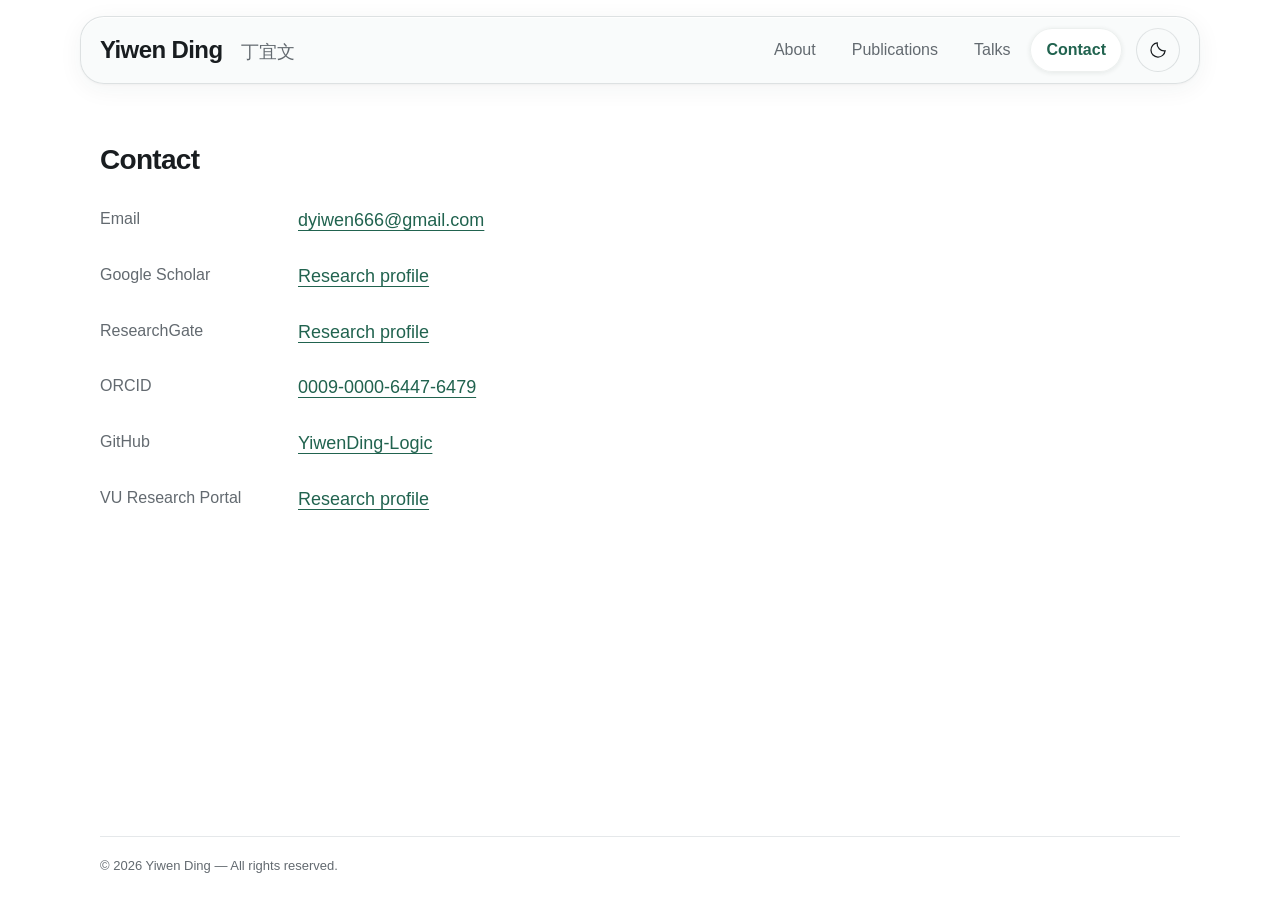
==== contact.html @ ce1d60d4 "update" ====
<!DOCTYPE html>
<html lang="en">
<head>
  <meta charset="UTF-8">
  <meta name="viewport" content="width=device-width, initial-scale=1.0">
  <meta name="description" content="Contact Yiwen Ding and find academic research profiles.">
  <meta name="color-scheme" content="light dark">
  <title>Contact | Yiwen Ding</title>
  <link rel="stylesheet" href="style.css?v=20261102-glass-1">
</head>
<body class="light" data-page="contact">
  <a class="skip-link" href="#main-content">Skip to content</a>
  <header class="site-header">
    <div class="container header-content">
      <a class="site-name" href="index.html">Yiwen Ding <span lang="zh">丁宜文</span></a>
      <div class="nav-right">
        <nav aria-label="Main navigation">
          <a href="index.html">About</a>
          <a href="publications.html">Publications</a>
          <a href="talks.html">Talks</a>
          <a href="contact.html" aria-current="page">Contact</a>
        </nav>
        <button id="theme-toggle" type="button" aria-label="Switch to dark theme" title="Switch to dark theme" hidden>
          <svg class="icon-moon" viewBox="0 0 24 24" width="20" height="20" fill="none" stroke="currentColor" stroke-width="1.5" aria-hidden="true"><path d="M20.5 13A8.5 8.5 0 0 1 11 3.5 8.5 8.5 0 1 0 20.5 13Z"/></svg>
          <svg class="icon-sun" viewBox="0 0 24 24" width="20" height="20" fill="none" stroke="currentColor" stroke-width="1.5" aria-hidden="true"><circle cx="12" cy="12" r="4"/><path d="M12 2v2m0 16v2M2 12h2m16 0h2M5 5l1.5 1.5m11 11L19 19M5 19l1.5-1.5m11-11L19 5"/></svg>
        </button>
      </div>
    </div>
  </header>
  <main id="main-content" tabindex="-1">
  <section id="contact" class="section">
    <div class="container">
      <h1>Contact</h1>
      <dl class="contact-list">
      <div class="contact-row"><dt>Email</dt><dd><a href="mailto:dyiwen666@gmail.com">dyiwen666@gmail.com</a></dd></div>
      <div class="contact-row"><dt>Google Scholar</dt><dd><a href="https://scholar.google.com/citations?user=UDOWR0MAAAAJ&amp;hl=en">Research profile</a></dd></div>
      <div class="contact-row"><dt>ResearchGate</dt><dd><a href="https://www.researchgate.net/profile/Yiwen-Ding-14" target="_blank" rel="noopener noreferrer">Research profile</a></dd></div>
      <div class="contact-row"><dt>ORCID</dt><dd><a href="https://orcid.org/0009-0000-6447-6479" target="_blank" rel="noopener noreferrer">0009-0000-6447-6479</a></dd></div>
      <div class="contact-row"><dt>GitHub</dt><dd><a href="https://github.com/YiwenDing-Logic" target="_blank" rel="noopener noreferrer">YiwenDing-Logic</a></dd></div>
      <div class="contact-row"><dt>VU Research Portal</dt><dd><a href="https://research.vu.nl/en/persons/yiwen-ding/" target="_blank" rel="noopener noreferrer">Research profile</a></dd></div>
      </dl>
    </div>
  </section>
  </main>
  <footer>
    <div class="container">
      <p>&copy; <span data-current-year>2026</span> Yiwen Ding — All rights reserved.</p>
    </div>
  </footer>
  <script src="script.js?v=20261102-glass-1"></script>
</body>
</html>
---- style.css ----
/* Shared academic layout; glass is reserved for navigation and controls. */
body.light {
  color-scheme: light;
  --bg: #ffffff;
  --text: #303437;
  --title: #191d20;
  --muted: #636a70;
  --link: #21634f;
  --link-hover: #134b3a;
  --border: #e5e8ea;
  --surface: #f3f5f5;
  --glass-solid: #f5f7f7;
  --glass-fill: rgba(248, 250, 250, .82);
  --glass-edge: rgba(117, 131, 138, .22);
  --glass-highlight: rgba(255, 255, 255, .95);
  --glass-shadow: 0 5px 24px rgba(33, 46, 52, .055), 0 1px 3px rgba(33, 46, 52, .04);
  --active: rgba(255, 255, 255, .88);
  --active-shadow: 0 1px 5px rgba(25, 43, 34, .09), inset 0 0 0 1px rgba(30, 66, 50, .08);
}

body.dark {
  color-scheme: dark;
  --bg: #171a1c;
  --text: #dce0e2;
  --title: #f1f3f4;
  --muted: #a9b0b5;
  --link: #9bd4bb;
  --link-hover: #c3ead8;
  --border: #343a3f;
  --surface: #272d31;
  --glass-solid: #272d31;
  --glass-fill: rgba(36, 42, 46, .86);
  --glass-edge: rgba(203, 216, 224, .16);
  --glass-highlight: rgba(255, 255, 255, .13);
  --glass-shadow: 0 5px 24px rgba(0, 0, 0, .18), 0 1px 3px rgba(0, 0, 0, .12);
  --active: rgba(255, 255, 255, .08);
  --active-shadow: 0 1px 4px rgba(0, 0, 0, .1), inset 0 0 0 1px rgba(255, 255, 255, .08);
}

* { box-sizing: border-box; }
[hidden] { display: none !important; }
html { scroll-padding-top: 124px; }
body {
  margin: 0;
  min-height: 100vh;
  min-height: 100svh;
  display: flex;
  flex-direction: column;
  font-family: -apple-system, BlinkMacSystemFont, "Helvetica Neue", Arial, "PingFang SC", sans-serif;
  font-size: 18px;
  line-height: 1.65;
  background: var(--bg);
  color: var(--text);
  -webkit-font-smoothing: antialiased;
}
main { flex: 1; }
a { color: var(--link); text-underline-offset: 4px; text-decoration-thickness: 1px; }
a:hover { color: var(--link-hover); }
button { font: inherit; }
button, a { -webkit-tap-highlight-color: transparent; }
:focus-visible { outline: 2px solid var(--link); outline-offset: 4px; }
.container { width: calc(100% - 80px); max-width: 1080px; margin-inline: auto; }
.skip-link {
  position: fixed;
  top: 8px;
  left: 16px;
  z-index: 30;
  padding: 8px 16px;
  background: var(--bg);
  transform: translateY(-160%);
}
.skip-link:focus { transform: none; }

/* A single frosted navigation surface, with a subtle polished edge. */
.site-header { position: sticky; top: 0; z-index: 20; padding: 28px 0; }
.header-content, .nav-right, nav { display: flex; align-items: center; }
.header-content { position: relative; isolation: isolate; min-height: 44px; justify-content: space-between; gap: 24px; }
.header-content::before {
  content: "";
  position: absolute;
  z-index: -1;
  inset: -12px -20px;
  border: 1px solid var(--glass-edge);
  border-radius: 24px;
  background: var(--glass-solid);
  box-shadow: inset 0 1px 0 var(--glass-highlight), var(--glass-shadow);
  pointer-events: none;
}
.site-name { color: var(--title); font-size: 24px; font-weight: 600; text-decoration: none; line-height: 1.4; letter-spacing: -.025em; }
.site-name:hover { color: var(--title); }
.site-name span { display: inline-block; margin-left: 12px; color: var(--muted); font-size: 18px; font-weight: 400; letter-spacing: 0; }
.nav-right { gap: 14px; }
nav { gap: 4px; }
nav a {
  display: inline-flex;
  align-items: center;
  justify-content: center;
  min-height: 44px;
  padding: 8px 16px;
  border-radius: 999px;
  color: var(--muted);
  font-size: 16px;
  font-weight: 500;
  text-decoration: none;
  transition: color .16s ease, background-color .16s ease, box-shadow .16s ease;
}
nav a:hover { color: var(--title); background: var(--active); }
nav a[aria-current="page"] { color: var(--link); background: var(--active); box-shadow: var(--active-shadow); font-weight: 600; }
#theme-toggle, .photo-arrow {
  display: inline-flex;
  align-items: center;
  justify-content: center;
  flex-shrink: 0;
  width: 44px;
  height: 44px;
  padding: 0;
  border: 0;
  border-radius: 50%;
  background: transparent;
  color: var(--title);
  cursor: pointer;
  transition: background-color .16s ease, transform .16s ease;
}
#theme-toggle { box-shadow: inset 0 0 0 1px var(--glass-edge), inset 0 1px 0 var(--glass-highlight); }
#theme-toggle:hover, .photo-arrow:hover { background: var(--active); }
#theme-toggle:active, .photo-arrow:active { transform: scale(.95); }
body.light .icon-sun, body.dark .icon-moon { display: none; }

/* Content stays on an opaque background for long-form reading. */
.section { padding: 42px 0 72px; }
h1 { margin: 0 0 28px; font-size: 28px; line-height: 1.3; font-weight: 600; letter-spacing: -.025em; color: var(--title); }
h2 { margin: 36px 0 18px; font-size: 20px; line-height: 1.4; font-weight: 600; letter-spacing: -.01em; color: var(--title); }
p { margin: 0 0 18px; }
.about-grid { display: grid; grid-template-columns: minmax(0, 1fr) 350px; gap: 60px; align-items: start; }
.research-interests { padding-left: 23px; margin: 0 0 30px; }
.research-interests li { padding-left: 4px; }
.research-interests li::marker { color: var(--muted); }

/* Fixed square frames keep mixed portrait/landscape photos from shifting the layout. */
.photo-gallery { margin: 64px 0 0; min-width: 0; }
.photo-stage { position: relative; }
.photo-frame { position: relative; aspect-ratio: 1; overflow: hidden; border-radius: 4px; background: var(--surface); touch-action: pan-y pinch-zoom; }
.profile-img { position: absolute; inset: 0; display: block; width: 100%; height: 100%; object-fit: cover; }
.photo-caption { margin-top: 12px; text-align: center; font-size: 15px; color: var(--muted); }
.photo-controls {
  position: absolute;
  bottom: 14px;
  left: 50%;
  transform: translateX(-50%);
  display: flex;
  align-items: center;
  justify-content: center;
  gap: 10px;
  max-width: calc(100% - 24px);
  padding: 3px 5px;
  border: 1px solid var(--glass-edge);
  border-radius: 999px;
  background: var(--glass-solid);
  box-shadow: inset 0 1px 0 var(--glass-highlight), var(--glass-shadow);
}
.photo-count { min-width: 5ch; text-align: center; font-size: 14px; line-height: 1.3; font-weight: 500; font-variant-numeric: tabular-nums; color: var(--title); }

.list { list-style: none; padding: 0; margin: 0; }
.list li { padding: 0 0 24px; }
.education-list li { display: grid; grid-template-columns: 146px minmax(0, 1fr); gap: 18px; padding: 0 0 20px; }
.education-date { padding-top: 2px; font-size: 14px; line-height: 1.7; color: var(--muted); font-variant-numeric: tabular-nums; }
.education-list strong { display: block; margin-bottom: 3px; font-size: 17px; font-weight: 600; color: var(--title); }
.education-list div > span { display: block; font-size: 16px; line-height: 1.6; }
.education-list .education-detail { margin-top: 4px; color: var(--muted); }
.cv-btn { display: inline-flex; align-items: center; min-height: 44px; margin-top: 4px; padding: 8px 0; font-size: 16px; font-weight: 500; }
.cv-btn::after { content: "↓"; display: inline-block; margin-left: 10px; text-decoration: none; }

#publications .list, #talk-list { max-width: 900px; }
#publications h2 { margin: 34px 0 22px; padding-top: 22px; border-top: 1px solid var(--border); font-size: 17px; }
#publications h1 + h2 { padding-top: 0; border-top: 0; }
#publications .list li { padding-bottom: 27px; }
#publications .list li:last-child { padding-bottom: 0; }
#publications .list strong { display: block; margin-bottom: 5px; font-size: 19px; font-weight: 600; line-height: 1.5; }
#publications .list strong a { color: var(--title); text-decoration: none; }
#publications .list strong a:hover { color: var(--link); text-decoration: underline; }
.publication-authors { margin: 0 0 3px; font-size: 17px; }
.publication-venue { margin: 0; font-size: 16px; color: var(--muted); }
.publication-venue em { font-style: normal; }
#talk-list li { padding: 0 0 22px; }
.contact-list { margin: 0; max-width: 720px; }
.contact-row { display: grid; grid-template-columns: 174px minmax(0, 1fr); gap: 24px; padding: 13px 0; }
.contact-row:first-child { padding-top: 0; }
.contact-row dt { font-size: 16px; color: var(--muted); }
.contact-row dd { margin: 0; overflow-wrap: anywhere; }
footer { padding: 24px 0; color: var(--muted); font-size: 13px; }
footer .container { padding-top: 18px; border-top: 1px solid var(--border); }
footer p { margin: 0; }

/* Solid surfaces are the default on browsers without backdrop filtering. */
@supports ((backdrop-filter: blur(1px)) or (-webkit-backdrop-filter: blur(1px))) {
  .header-content::before, .photo-controls {
    background: var(--glass-fill);
    -webkit-backdrop-filter: blur(22px) saturate(1.35);
    backdrop-filter: blur(22px) saturate(1.35);
  }
}
@media (max-width: 960px) {
  .site-name { font-size: 22px; }
  .site-name span { font-size: 16px; margin-left: 8px; }
  .header-content { gap: 16px; }
  .nav-right { gap: 8px; }
  nav a { padding-inline: 12px; }
  .about-grid { grid-template-columns: minmax(0, 1fr) 280px; gap: 32px; }
  .education-list li { grid-template-columns: 1fr; gap: 4px; }
}
@media (max-width: 760px) {
  html { scroll-padding-top: 160px; }
  .container { width: calc(100% - 48px); }
  .site-header { padding: 24px 0; }
  .header-content { flex-wrap: wrap; gap: 12px; }
  .header-content::before { inset: -12px; border-radius: 20px; }
  .site-name { font-size: 23px; }
  .nav-right { width: 100%; justify-content: space-between; gap: 8px; }
  nav { flex: 1; justify-content: space-between; gap: 0; }
  nav a { padding-inline: 12px; font-size: 15px; }
  .section { padding: 30px 0 48px; }
  .about-grid { grid-template-columns: 1fr; gap: 32px; }
  .photo-gallery { width: 100%; max-width: 350px; margin: 0 auto; }
  .education-list li { grid-template-columns: 146px minmax(0, 1fr); gap: 18px; }
}
@media (max-width: 480px) {
  .container { width: calc(100% - 40px); }
  nav a { padding-inline: 8px; font-size: 14px; }
  .education-list li { grid-template-columns: 1fr; gap: 4px; }
  .contact-row { grid-template-columns: 1fr; gap: 3px; padding-block: 12px; }
}
@media (max-width: 360px) {
  .container { width: calc(100% - 32px); }
  nav a { padding-inline: 6px; font-size: 13px; }
  .nav-right { gap: 4px; }
}
@media (prefers-reduced-motion: reduce) {
  *, *::before, *::after { transition: none !important; }
  #theme-toggle:active, .photo-arrow:active { transform: none; }
}
@media (prefers-reduced-transparency: reduce), (prefers-contrast: more) {
  .header-content::before, .photo-controls {
    background: var(--glass-solid);
    -webkit-backdrop-filter: none;
    backdrop-filter: none;
    border-color: var(--muted);
    box-shadow: none;
  }
  nav a[aria-current="page"] { text-decoration: underline; }
}
@media (forced-colors: active) {
  .header-content::before, .photo-controls { background: Canvas; border: 1px solid CanvasText; box-shadow: none; backdrop-filter: none; -webkit-backdrop-filter: none; }
  nav a[aria-current="page"] { text-decoration: underline; }
}
@media print {
  .site-header { position: static; padding: 0 0 24px; }
  .header-content::before, .nav-right, .photo-controls, .skip-link { display: none !important; }
  body { --title: #000; --text: #000; --muted: #444; --link: #000; --border: #ddd; color-scheme: light; background: white !important; color: black !important; }
  .container { width: 100%; }
  .section { padding-top: 0; }
  .list li { break-inside: avoid; }
}
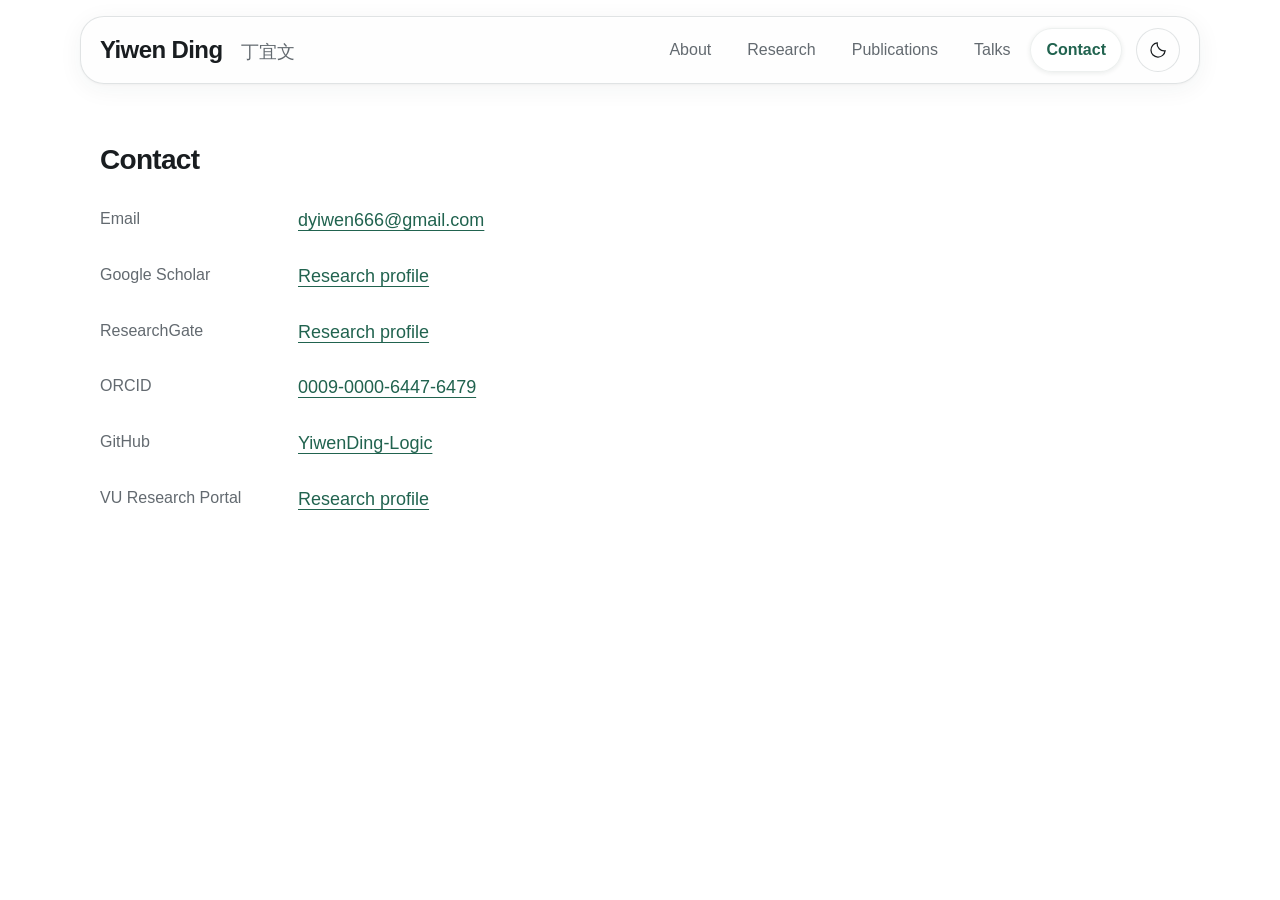
==== commit a90cb3b6: "update" ====
--- a/contact.html
+++ b/contact.html
@@ -6,7 +6,7 @@
   <meta name="description" content="Contact Yiwen Ding and find academic research profiles.">
   <meta name="color-scheme" content="light dark">
   <title>Contact | Yiwen Ding</title>
-  <link rel="stylesheet" href="style.css?v=20261102-glass-1">
+  <link rel="stylesheet" href="style.css?v=20261103-content-1">
 </head>
 <body class="light" data-page="contact">
   <a class="skip-link" href="#main-content">Skip to content</a>
@@ -16,6 +16,7 @@
       <div class="nav-right">
         <nav aria-label="Main navigation">
           <a href="index.html">About</a>
+          <a href="research.html">Research</a>
           <a href="publications.html">Publications</a>
           <a href="talks.html">Talks</a>
           <a href="contact.html" aria-current="page">Contact</a>
@@ -42,11 +43,6 @@
     </div>
   </section>
   </main>
-  <footer>
-    <div class="container">
-      <p>&copy; <span data-current-year>2026</span> Yiwen Ding — All rights reserved.</p>
-    </div>
-  </footer>
-  <script src="script.js?v=20261102-glass-1"></script>
+  <script src="script.js?v=20261103-glass-2"></script>
 </body>
 </html>
--- a/style.css
+++ b/style.css
@@ -10,11 +10,11 @@
   --border: #e5e8ea;
   --surface: #f3f5f5;
   --glass-solid: #f5f7f7;
-  --glass-fill: rgba(248, 250, 250, .82);
+  --glass-fill: rgba(248, 250, 250, .24);
   --glass-edge: rgba(117, 131, 138, .22);
   --glass-highlight: rgba(255, 255, 255, .95);
   --glass-shadow: 0 5px 24px rgba(33, 46, 52, .055), 0 1px 3px rgba(33, 46, 52, .04);
-  --active: rgba(255, 255, 255, .88);
+  --active: rgba(255, 255, 255, .5);
   --active-shadow: 0 1px 5px rgba(25, 43, 34, .09), inset 0 0 0 1px rgba(30, 66, 50, .08);
 }
 
@@ -29,7 +29,7 @@
   --border: #343a3f;
   --surface: #272d31;
   --glass-solid: #272d31;
-  --glass-fill: rgba(36, 42, 46, .86);
+  --glass-fill: rgba(36, 42, 46, .3);
   --glass-edge: rgba(203, 216, 224, .16);
   --glass-highlight: rgba(255, 255, 255, .13);
   --glass-shadow: 0 5px 24px rgba(0, 0, 0, .18), 0 1px 3px rgba(0, 0, 0, .12);
@@ -71,7 +71,7 @@
 }
 .skip-link:focus { transform: none; }
 
-/* A single frosted navigation surface, with a subtle polished edge. */
+/* A lightly tinted glass surface lets scrolling content show through. */
 .site-header { position: sticky; top: 0; z-index: 20; padding: 28px 0; }
 .header-content, .nav-right, nav { display: flex; align-items: center; }
 .header-content { position: relative; isolation: isolate; min-height: 44px; justify-content: space-between; gap: 24px; }
@@ -135,18 +135,38 @@
 .research-interests { padding-left: 23px; margin: 0 0 30px; }
 .research-interests li { padding-left: 4px; }
 .research-interests li::marker { color: var(--muted); }
+.research-content { max-width: 760px; }
+.research-note, .talk-detail { font-size: 16px; color: var(--muted); }
+.research-note { margin-top: -10px; }
+.talk-detail { margin: 4px 0 0; }
+#talk-list h2 { font-size: 17px; padding-top: 22px; border-top: 1px solid var(--border); }
+#talk-list h2:first-child { margin-top: 0; padding-top: 0; border-top: 0; }
 
 /* Fixed square frames keep mixed portrait/landscape photos from shifting the layout. */
 .photo-gallery { margin: 64px 0 0; min-width: 0; }
-.photo-stage { position: relative; }
-.photo-frame { position: relative; aspect-ratio: 1; overflow: hidden; border-radius: 4px; background: var(--surface); touch-action: pan-y pinch-zoom; }
-.profile-img { position: absolute; inset: 0; display: block; width: 100%; height: 100%; object-fit: cover; }
+.photo-stage { display: flex; flex-direction: column; align-items: center; gap: 14px; }
+.photo-frame {
+  position: relative;
+  width: 100%;
+  aspect-ratio: 1;
+  overflow: hidden;
+  border: 1px solid var(--glass-edge);
+  border-radius: 24px;
+  background: var(--glass-solid);
+  box-shadow: inset 0 1px 0 var(--glass-highlight), var(--glass-shadow);
+  touch-action: pan-y pinch-zoom;
+}
+.profile-img { position: absolute; inset: 6px; display: block; width: calc(100% - 12px); height: calc(100% - 12px); border-radius: 18px; object-fit: cover; }
+.photo-frame::after {
+  content: "";
+  position: absolute;
+  inset: 6px;
+  border-radius: 18px;
+  box-shadow: inset 0 0 0 1px var(--glass-edge), inset 0 1px 0 var(--glass-highlight);
+  pointer-events: none;
+}
 .photo-caption { margin-top: 12px; text-align: center; font-size: 15px; color: var(--muted); }
 .photo-controls {
-  position: absolute;
-  bottom: 14px;
-  left: 50%;
-  transform: translateX(-50%);
   display: flex;
   align-items: center;
   justify-content: center;
@@ -187,16 +207,13 @@
 .contact-row:first-child { padding-top: 0; }
 .contact-row dt { font-size: 16px; color: var(--muted); }
 .contact-row dd { margin: 0; overflow-wrap: anywhere; }
-footer { padding: 24px 0; color: var(--muted); font-size: 13px; }
-footer .container { padding-top: 18px; border-top: 1px solid var(--border); }
-footer p { margin: 0; }
 
 /* Solid surfaces are the default on browsers without backdrop filtering. */
 @supports ((backdrop-filter: blur(1px)) or (-webkit-backdrop-filter: blur(1px))) {
-  .header-content::before, .photo-controls {
+  .header-content::before, .photo-frame, .photo-controls {
     background: var(--glass-fill);
-    -webkit-backdrop-filter: blur(22px) saturate(1.35);
-    backdrop-filter: blur(22px) saturate(1.35);
+    -webkit-backdrop-filter: blur(6px) saturate(1.5);
+    backdrop-filter: blur(6px) saturate(1.5);
   }
 }
 @media (max-width: 960px) {
@@ -208,9 +225,8 @@
   .about-grid { grid-template-columns: minmax(0, 1fr) 280px; gap: 32px; }
   .education-list li { grid-template-columns: 1fr; gap: 4px; }
 }
-@media (max-width: 760px) {
+@media (max-width: 900px) {
   html { scroll-padding-top: 160px; }
-  .container { width: calc(100% - 48px); }
   .site-header { padding: 24px 0; }
   .header-content { flex-wrap: wrap; gap: 12px; }
   .header-content::before { inset: -12px; border-radius: 20px; }
@@ -218,20 +234,27 @@
   .nav-right { width: 100%; justify-content: space-between; gap: 8px; }
   nav { flex: 1; justify-content: space-between; gap: 0; }
   nav a { padding-inline: 12px; font-size: 15px; }
+}
+@media (max-width: 760px) {
+  .container { width: calc(100% - 48px); }
   .section { padding: 30px 0 48px; }
   .about-grid { grid-template-columns: 1fr; gap: 32px; }
   .photo-gallery { width: 100%; max-width: 350px; margin: 0 auto; }
   .education-list li { grid-template-columns: 146px minmax(0, 1fr); gap: 18px; }
 }
+@media (max-width: 600px) {
+  .site-name { max-width: calc(100% - 56px); }
+  #theme-toggle { position: absolute; top: 0; right: 0; }
+}
 @media (max-width: 480px) {
   .container { width: calc(100% - 40px); }
-  nav a { padding-inline: 8px; font-size: 14px; }
+  nav a { padding-inline: 6px; font-size: 14px; }
   .education-list li { grid-template-columns: 1fr; gap: 4px; }
   .contact-row { grid-template-columns: 1fr; gap: 3px; padding-block: 12px; }
 }
 @media (max-width: 360px) {
   .container { width: calc(100% - 32px); }
-  nav a { padding-inline: 6px; font-size: 13px; }
+  nav a { padding-inline: 4px; font-size: 13px; }
   .nav-right { gap: 4px; }
 }
 @media (prefers-reduced-motion: reduce) {
@@ -239,7 +262,7 @@
   #theme-toggle:active, .photo-arrow:active { transform: none; }
 }
 @media (prefers-reduced-transparency: reduce), (prefers-contrast: more) {
-  .header-content::before, .photo-controls {
+  .header-content::before, .photo-frame, .photo-controls {
     background: var(--glass-solid);
     -webkit-backdrop-filter: none;
     backdrop-filter: none;
@@ -249,7 +272,7 @@
   nav a[aria-current="page"] { text-decoration: underline; }
 }
 @media (forced-colors: active) {
-  .header-content::before, .photo-controls { background: Canvas; border: 1px solid CanvasText; box-shadow: none; backdrop-filter: none; -webkit-backdrop-filter: none; }
+  .header-content::before, .photo-frame, .photo-controls { background: Canvas; border: 1px solid CanvasText; box-shadow: none; backdrop-filter: none; -webkit-backdrop-filter: none; }
   nav a[aria-current="page"] { text-decoration: underline; }
 }
 @media print {
